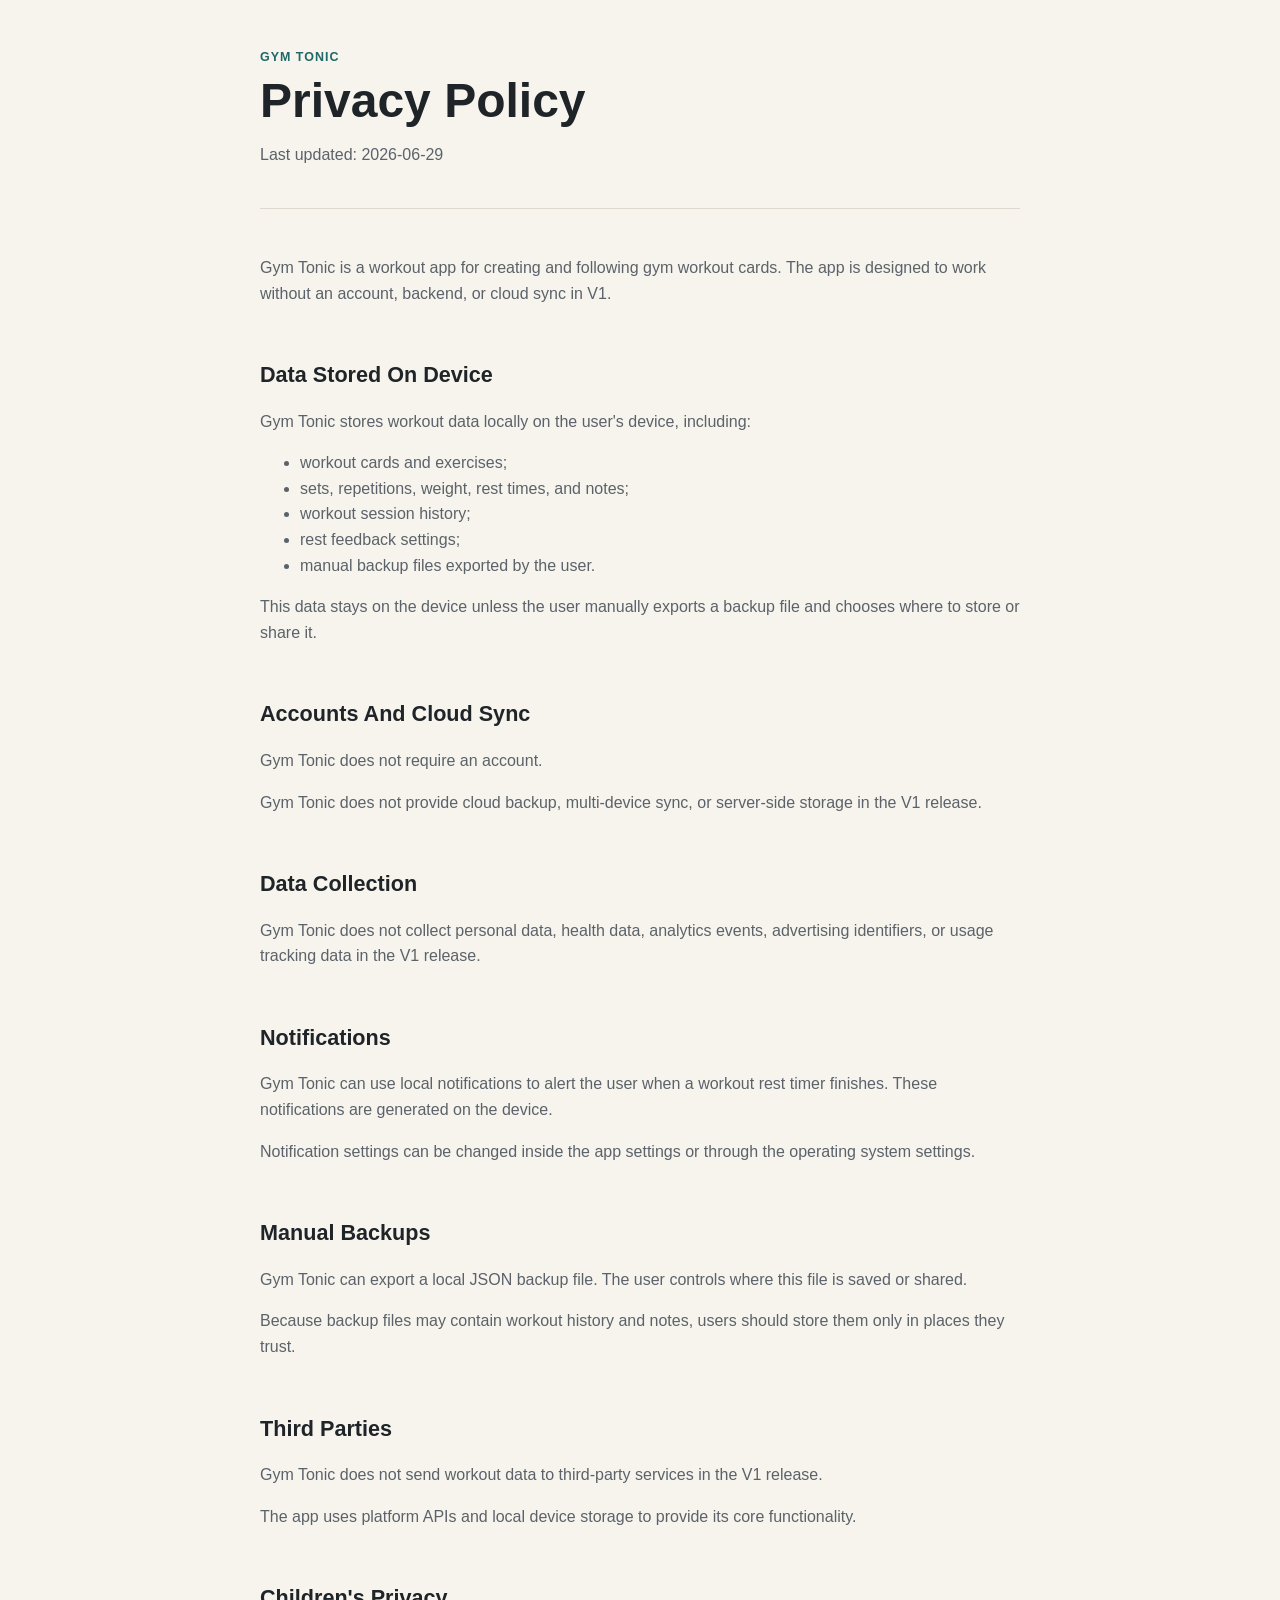
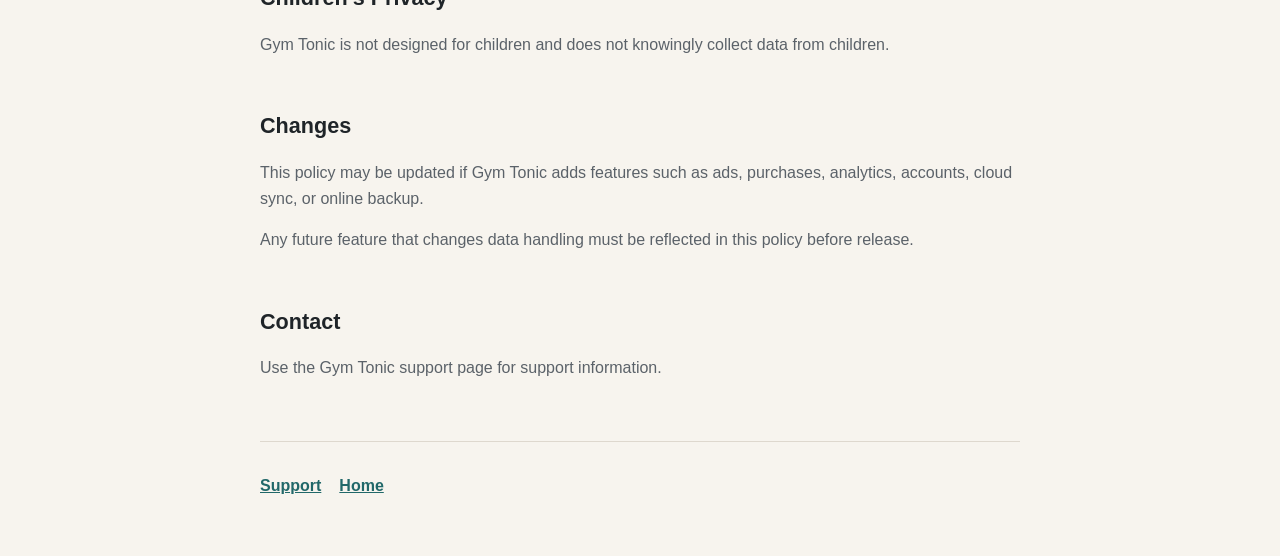
==== privacy.html @ 43ca2a6f "Publish Gym Tonic public pages" ====
<!doctype html>
<html lang="en">
  <head>
    <meta charset="utf-8">
    <meta name="viewport" content="width=device-width, initial-scale=1">
    <title>Gym Tonic Privacy Policy</title>
    <meta name="description" content="Privacy Policy for Gym Tonic.">
    <link rel="stylesheet" href="styles.css">
  </head>
  <body>
    <main class="page">
      <header class="hero">
        <p class="eyebrow">Gym Tonic</p>
        <h1>Privacy Policy</h1>
        <p>Last updated: 2026-06-29</p>
      </header>

      <section>
        <p>Gym Tonic is a workout app for creating and following gym workout cards. The app is designed to work without an account, backend, or cloud sync in V1.</p>
      </section>

      <section>
        <h2>Data Stored On Device</h2>
        <p>Gym Tonic stores workout data locally on the user's device, including:</p>
        <ul>
          <li>workout cards and exercises;</li>
          <li>sets, repetitions, weight, rest times, and notes;</li>
          <li>workout session history;</li>
          <li>rest feedback settings;</li>
          <li>manual backup files exported by the user.</li>
        </ul>
        <p>This data stays on the device unless the user manually exports a backup file and chooses where to store or share it.</p>
      </section>

      <section>
        <h2>Accounts And Cloud Sync</h2>
        <p>Gym Tonic does not require an account.</p>
        <p>Gym Tonic does not provide cloud backup, multi-device sync, or server-side storage in the V1 release.</p>
      </section>

      <section>
        <h2>Data Collection</h2>
        <p>Gym Tonic does not collect personal data, health data, analytics events, advertising identifiers, or usage tracking data in the V1 release.</p>
      </section>

      <section>
        <h2>Notifications</h2>
        <p>Gym Tonic can use local notifications to alert the user when a workout rest timer finishes. These notifications are generated on the device.</p>
        <p>Notification settings can be changed inside the app settings or through the operating system settings.</p>
      </section>

      <section>
        <h2>Manual Backups</h2>
        <p>Gym Tonic can export a local JSON backup file. The user controls where this file is saved or shared.</p>
        <p>Because backup files may contain workout history and notes, users should store them only in places they trust.</p>
      </section>

      <section>
        <h2>Third Parties</h2>
        <p>Gym Tonic does not send workout data to third-party services in the V1 release.</p>
        <p>The app uses platform APIs and local device storage to provide its core functionality.</p>
      </section>

      <section>
        <h2>Children's Privacy</h2>
        <p>Gym Tonic is not designed for children and does not knowingly collect data from children.</p>
      </section>

      <section>
        <h2>Changes</h2>
        <p>This policy may be updated if Gym Tonic adds features such as ads, purchases, analytics, accounts, cloud sync, or online backup.</p>
        <p>Any future feature that changes data handling must be reflected in this policy before release.</p>
      </section>

      <section>
        <h2>Contact</h2>
        <p>Use the Gym Tonic support page for support information.</p>
      </section>

      <nav class="footer-links" aria-label="Footer">
        <a href="support.html">Support</a>
        <a href="index.html">Home</a>
      </nav>
    </main>
  </body>
</html>
---- styles.css ----
:root {
  color-scheme: light dark;
  --bg: #f7f4ee;
  --surface: #ffffff;
  --text: #1f2428;
  --muted: #5b6269;
  --accent: #216869;
  --border: #ded8ce;
}

* {
  box-sizing: border-box;
}

body {
  margin: 0;
  background: var(--bg);
  color: var(--text);
  font-family: -apple-system, BlinkMacSystemFont, "Segoe UI", sans-serif;
  line-height: 1.6;
}

a {
  color: var(--accent);
  font-weight: 700;
}

.page {
  width: min(760px, calc(100% - 32px));
  margin: 0 auto;
  padding: 48px 0;
}

.hero {
  margin-bottom: 28px;
  padding-bottom: 24px;
  border-bottom: 1px solid var(--border);
}

.eyebrow {
  margin: 0 0 8px;
  color: var(--accent);
  font-size: 0.78rem;
  font-weight: 800;
  letter-spacing: 0.08em;
  text-transform: uppercase;
}

h1 {
  margin: 0 0 10px;
  font-size: clamp(2rem, 8vw, 3rem);
  line-height: 1.05;
}

h2 {
  margin: 32px 0 10px;
  font-size: 1.35rem;
}

h3 {
  margin: 24px 0 6px;
  font-size: 1rem;
}

p,
li {
  color: var(--muted);
}

section {
  padding: 2px 0;
}

.links {
  display: grid;
  gap: 12px;
}

.links a,
.footer-links a {
  display: inline-flex;
  width: fit-content;
  min-height: 44px;
  align-items: center;
}

.footer-links {
  display: flex;
  flex-wrap: wrap;
  gap: 18px;
  margin-top: 42px;
  padding-top: 22px;
  border-top: 1px solid var(--border);
}

@media (prefers-color-scheme: dark) {
  :root {
    --bg: #141817;
    --surface: #1c2220;
    --text: #eef2ef;
    --muted: #c3cac6;
    --accent: #78d0c8;
    --border: #303936;
  }
}
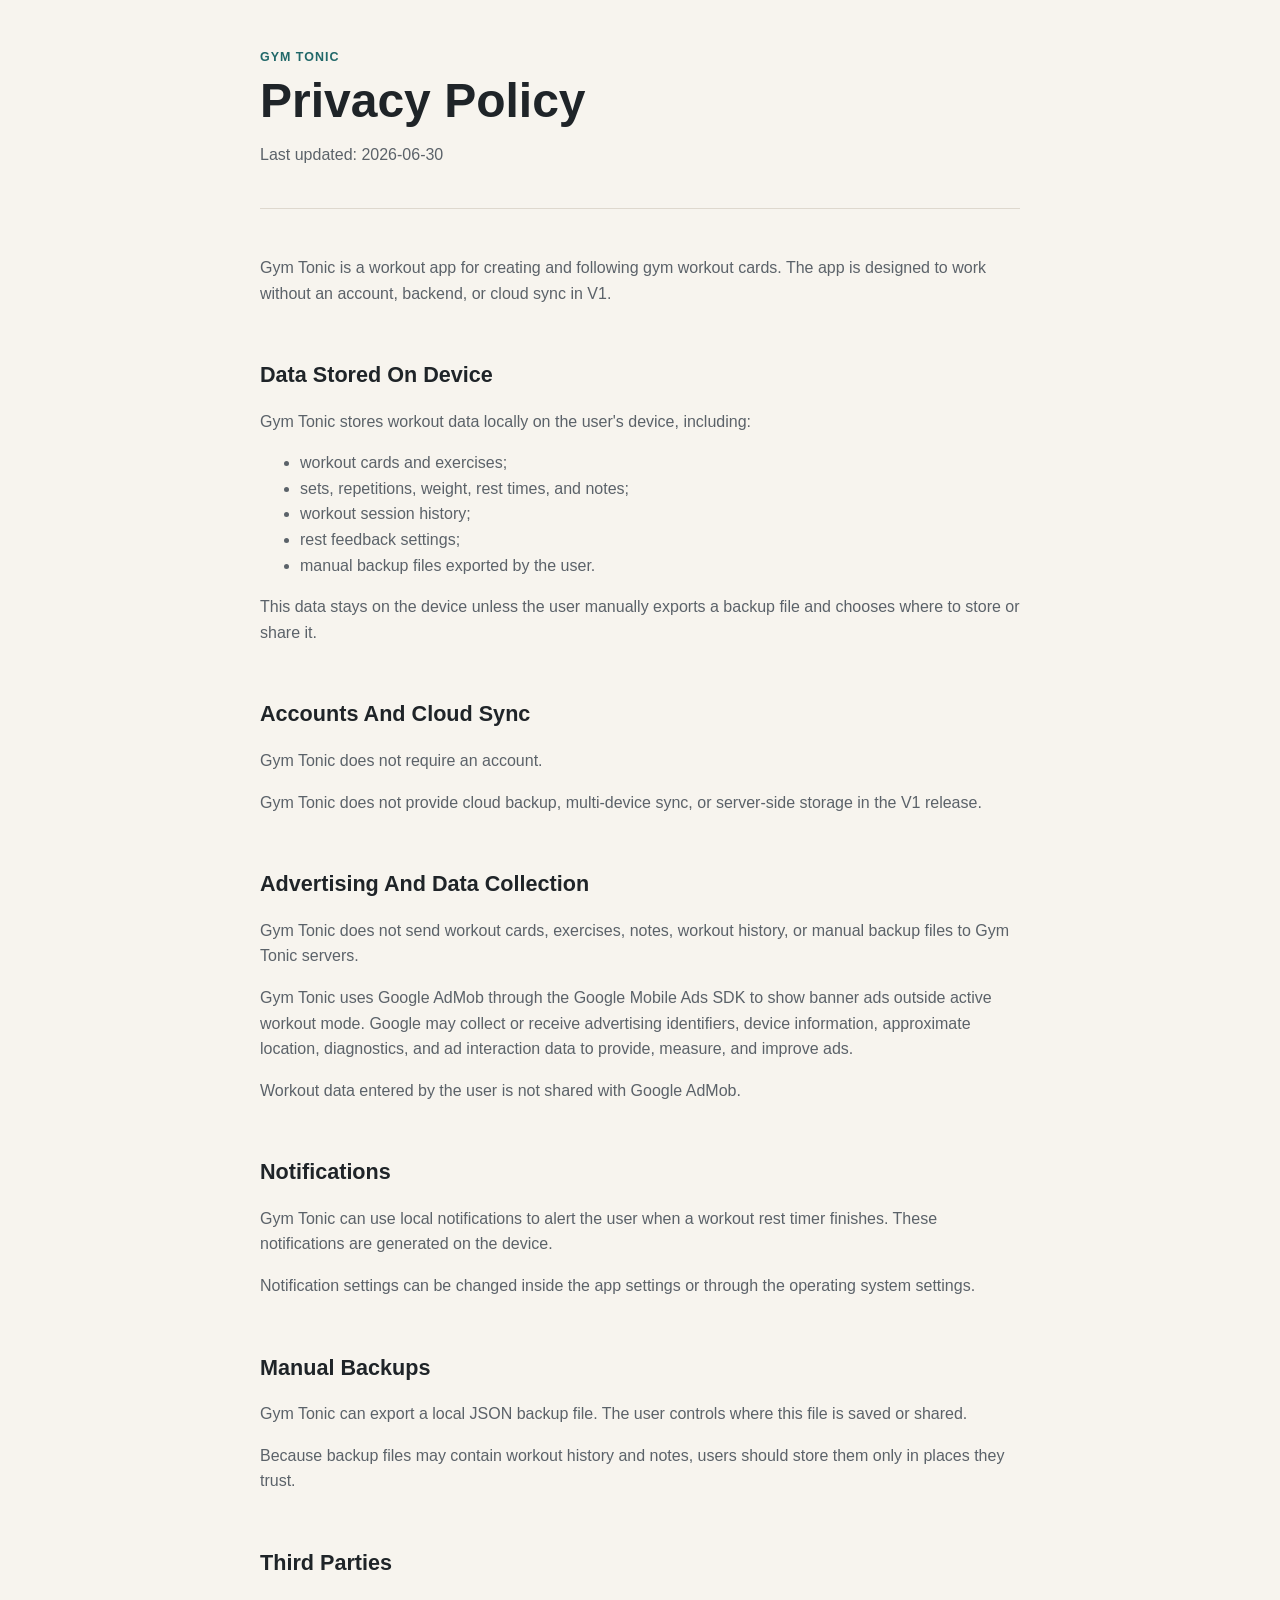
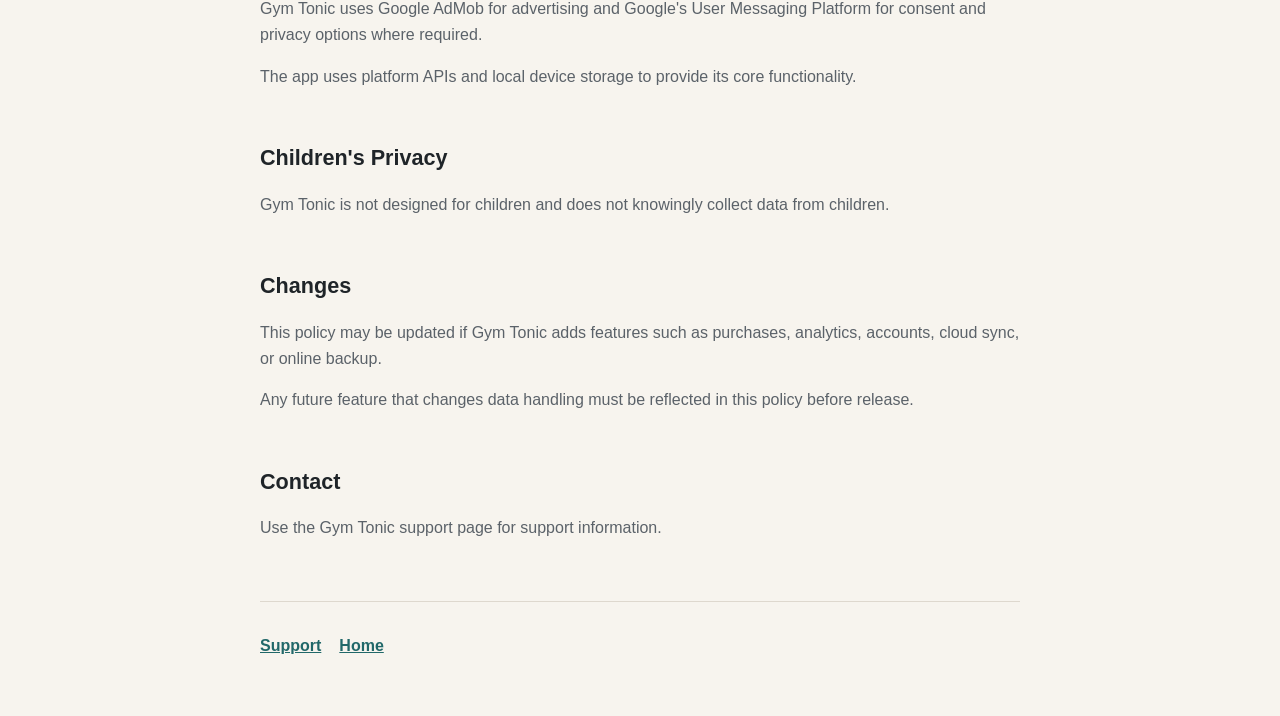
==== commit ff89b373: "Update privacy policy for AdMob disclosures" ====
--- a/privacy.html
+++ b/privacy.html
@@ -12,7 +12,7 @@
       <header class="hero">
         <p class="eyebrow">Gym Tonic</p>
         <h1>Privacy Policy</h1>
-        <p>Last updated: 2026-06-29</p>
+        <p>Last updated: 2026-06-30</p>
       </header>
 
       <section>
@@ -39,8 +39,10 @@
       </section>
 
       <section>
-        <h2>Data Collection</h2>
-        <p>Gym Tonic does not collect personal data, health data, analytics events, advertising identifiers, or usage tracking data in the V1 release.</p>
+        <h2>Advertising And Data Collection</h2>
+        <p>Gym Tonic does not send workout cards, exercises, notes, workout history, or manual backup files to Gym Tonic servers.</p>
+        <p>Gym Tonic uses Google AdMob through the Google Mobile Ads SDK to show banner ads outside active workout mode. Google may collect or receive advertising identifiers, device information, approximate location, diagnostics, and ad interaction data to provide, measure, and improve ads.</p>
+        <p>Workout data entered by the user is not shared with Google AdMob.</p>
       </section>
 
       <section>
@@ -57,7 +59,7 @@
 
       <section>
         <h2>Third Parties</h2>
-        <p>Gym Tonic does not send workout data to third-party services in the V1 release.</p>
+        <p>Gym Tonic uses Google AdMob for advertising and Google's User Messaging Platform for consent and privacy options where required.</p>
         <p>The app uses platform APIs and local device storage to provide its core functionality.</p>
       </section>
 
@@ -68,7 +70,7 @@
 
       <section>
         <h2>Changes</h2>
-        <p>This policy may be updated if Gym Tonic adds features such as ads, purchases, analytics, accounts, cloud sync, or online backup.</p>
+        <p>This policy may be updated if Gym Tonic adds features such as purchases, analytics, accounts, cloud sync, or online backup.</p>
         <p>Any future feature that changes data handling must be reflected in this policy before release.</p>
       </section>
 
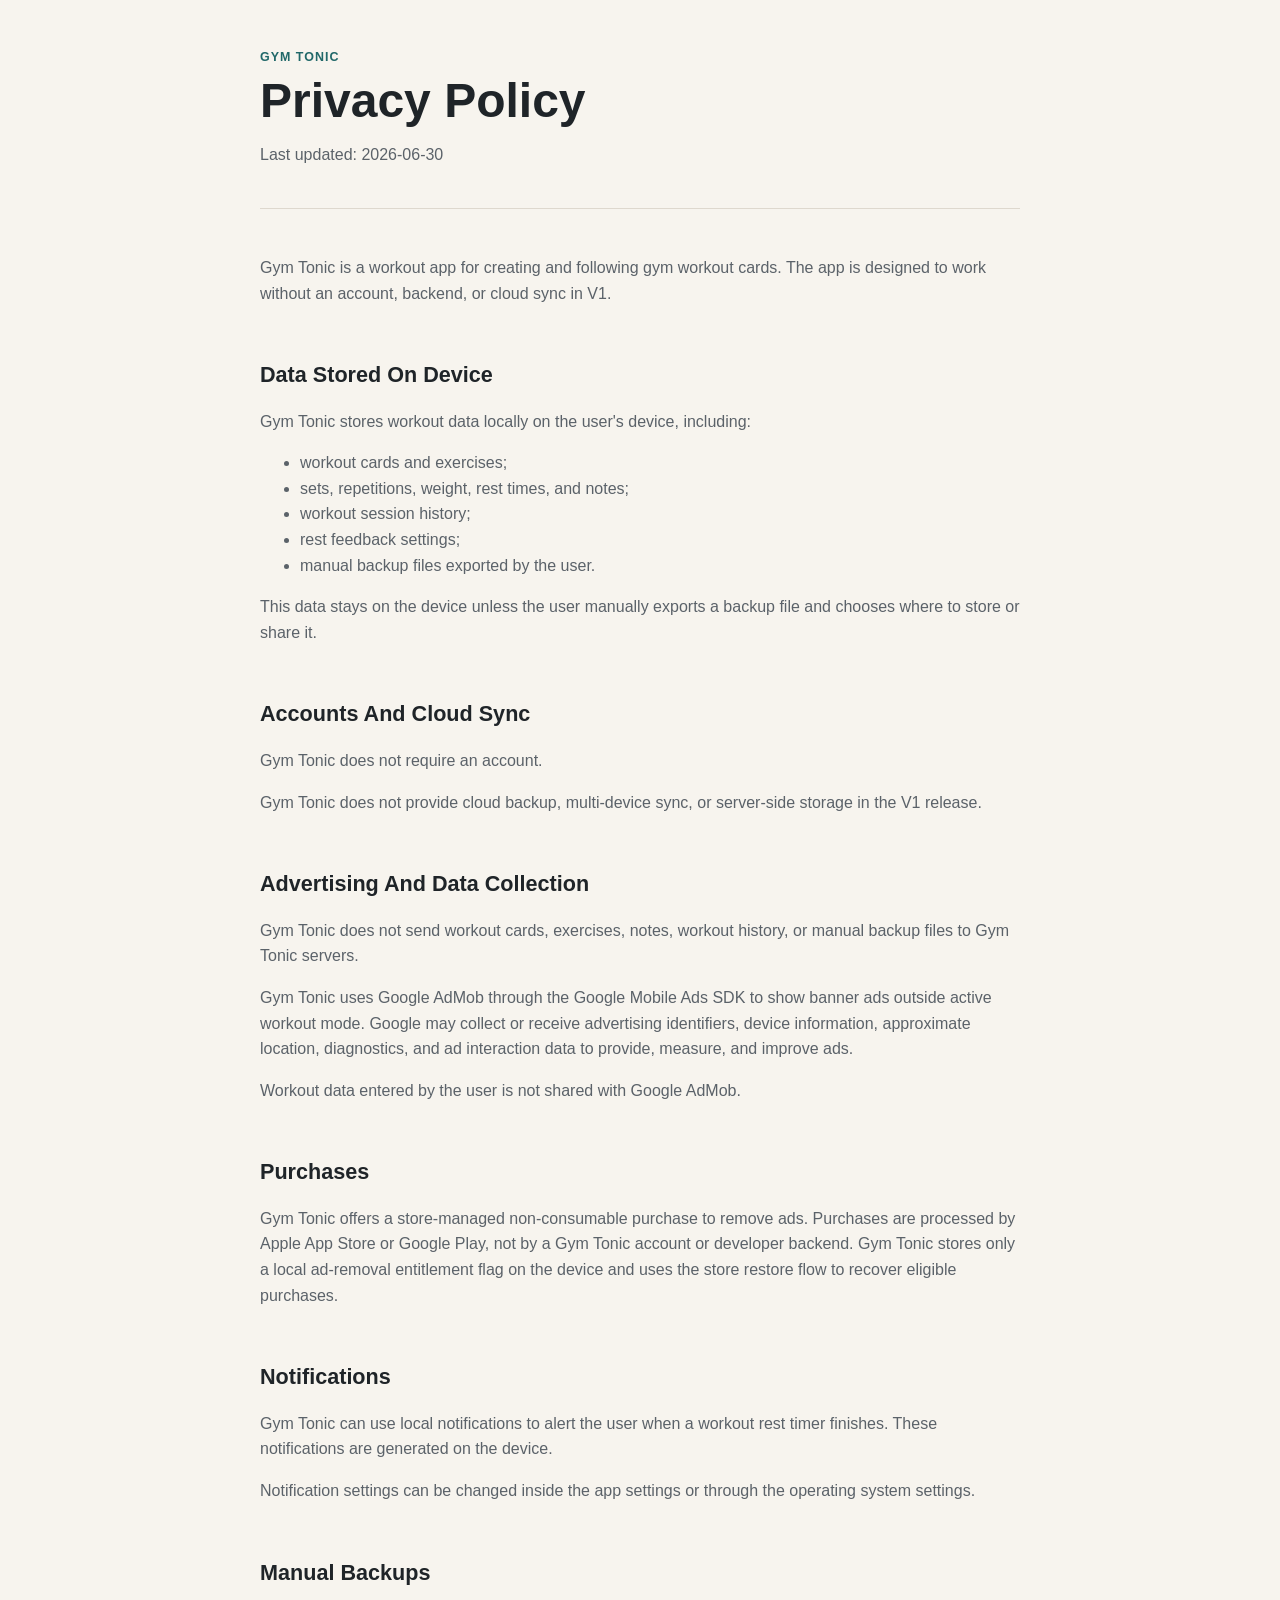
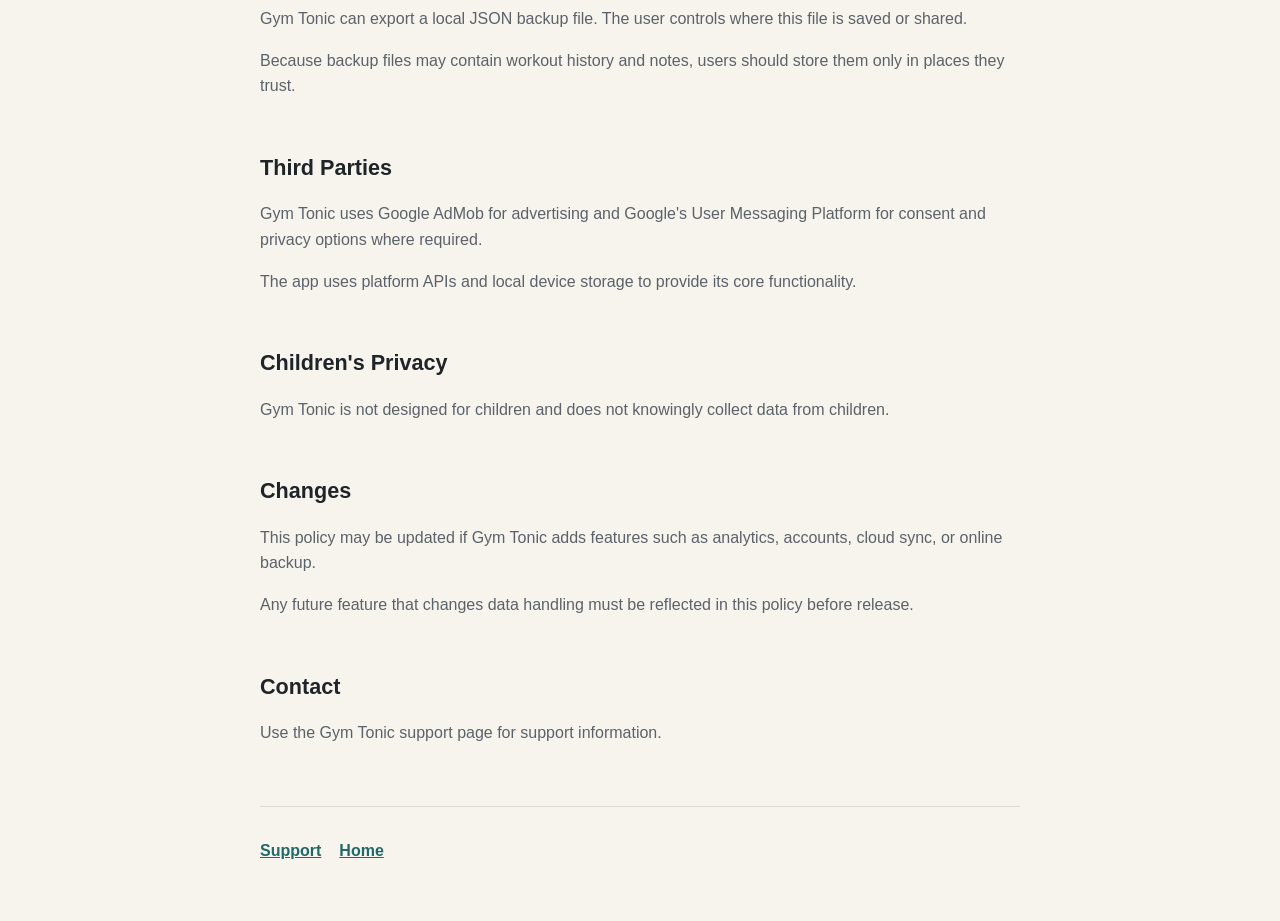
==== commit b57807b2: "Document ad removal purchase in privacy policy" ====
--- a/privacy.html
+++ b/privacy.html
@@ -46,6 +46,11 @@
       </section>
 
       <section>
+        <h2>Purchases</h2>
+        <p>Gym Tonic offers a store-managed non-consumable purchase to remove ads. Purchases are processed by Apple App Store or Google Play, not by a Gym Tonic account or developer backend. Gym Tonic stores only a local ad-removal entitlement flag on the device and uses the store restore flow to recover eligible purchases.</p>
+      </section>
+
+      <section>
         <h2>Notifications</h2>
         <p>Gym Tonic can use local notifications to alert the user when a workout rest timer finishes. These notifications are generated on the device.</p>
         <p>Notification settings can be changed inside the app settings or through the operating system settings.</p>
@@ -70,7 +75,7 @@
 
       <section>
         <h2>Changes</h2>
-        <p>This policy may be updated if Gym Tonic adds features such as purchases, analytics, accounts, cloud sync, or online backup.</p>
+        <p>This policy may be updated if Gym Tonic adds features such as analytics, accounts, cloud sync, or online backup.</p>
         <p>Any future feature that changes data handling must be reflected in this policy before release.</p>
       </section>
 
